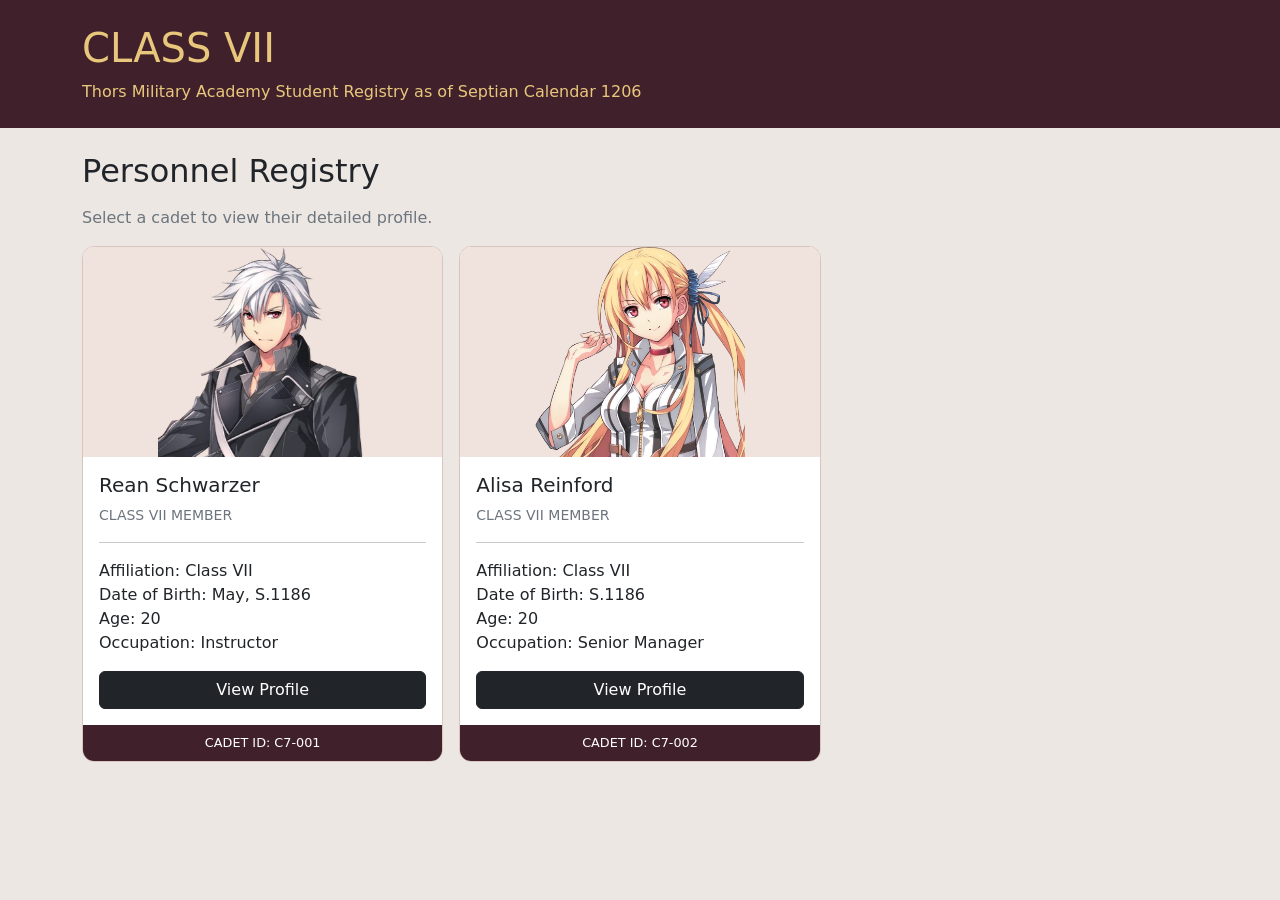
==== A2/index.html @ f6bba9d2 "Implemented initial website structure" ====
<!DOCTYPE html>
<html lang="en">

<head>
  <meta charset="UTF-8">
  <meta name="viewport" content="width=device-width, initial-scale=1">
  <title>Class VII Character Registry</title>
  <link href="https://cdn.jsdelivr.net/npm/bootstrap@5.3.3/dist/css/bootstrap.min.css" rel="stylesheet">
  <style>
    body {
      background-color: #ede7e4;
    }

    .header {
      background-color: #40202b;
      color: #e8c77c;
    }

    .character-card {
      border: 1px solid #d8c5be;
      border-radius: 12px;
      overflow: hidden;
    }

    .portrait {
      height: 210px;
      object-fit: contain;
      background-color: #f0e3dd;
    }

    .student-id {
      background-color: #40202b;
      color: white;
      font-size: 0.8rem;
    }

    .modal-header {
      background-color: #40202b;
      color: #e8c77c;
    }

    .profile-portrait {
      width: 100%;
      max-height: 350px;
      object-fit: contain;
      background-color: #f0e3dd;
      border-radius: 8px;
    }

    .profile-label {
      color: #87616a;
      font-size: 0.8rem;
      text-transform: uppercase;
    }
  </style>
</head>

<body>
  <!-- Header -->
  <header class="header p-4 mb-4">
    <div class="container">
      <h1>CLASS VII</h1>
      <p class="mb-0">
        Thors Military Academy Student Registry as of Septian Calendar 1206
      </p>
    </div>
  </header>

  <!-- Character Cards -->
  <main class="container pb-5">
    <h2 class="mb-3">Personnel Registry</h2>

    <p class="text-secondary">
      Select a cadet to view their detailed profile.
    </p>

    <div class="row g-3" id="characterList"></div>
  </main>

  <!-- Modal Section/Detailed Profile View -->
  <div class="modal fade" id="characterModal" tabindex="-1" aria-labelledby="profileName" aria-hidden="true">

    <div class="modal-dialog modal-lg modal-dialog-centered modal-dialog-scrollable">
      <div class="modal-content">
        <div class="modal-header">
          <div>
            <h5 class="modal-title" id="profileName">
              Character Name
            </h5>
            <small>THORS MILITARY ACADEMY · CLASS VII</small>
          </div>

          <button type="button" class="btn-close btn-close-white" data-bs-dismiss="modal" aria-label="Close"></button>
        </div>

        <div class="modal-body">
          <div class="row g-4">

            <!-- Character Portrait -->
            <div class="col-12 col-md-5">
              <img id="profileImage" class="profile-portrait" src="" alt="">

              <div class="student-id text-center p-2 mt-2">
                CADET ID: <span id="profileID"></span>
              </div>
            </div>

            <!-- Character Information -->
            <div class="col-md-7">
              <div class="mb-3">
                <div class="profile-label mb-1">Biography</div>
                <p id="profileBio" class="mb-2"></p>
              </div>

              <hr>

              <div class="row g-3">

                <div class="col-6">
                  <div class="profile-label mb-1">Age</div>
                  <div id="profileAge"></div>
                </div>

                <div class="col-6">
                  <div class="profile-label mb-1">Date of Birth</div>
                  <div id="profileDOB"></div>
                </div>

                <div class="col-6">
                  <div class="profile-label mb-1">Weapon</div>
                  <div id="profileWeapon">Sword</div>
                </div>

                <div class="col-6">
                  <div class="profile-label mb-1">Combat Role</div>
                  <div id="profileRole">Physical Attacker</div>
                </div>

                <div class="col-6">
                  <div class="profile-label mb-1">Affiliation</div>
                  <div id="profileAffiliation">Class VII</div>
                </div>

                <div class="col-6">
                  <div class="profile-label mb-1">Occupation</div>
                  <div id="profileOccupation"></div>
                </div>

                <div class="col-6">
                  <div class="profile-label mb-1">Status</div>
                  <div id="profileStatus"></div>
                </div>

              </div>
            </div>
          </div>
        </div>

        <div class="modal-footer">
          <button type="button" class="btn btn-dark" data-bs-dismiss="modal">
            Close Profile
          </button>
        </div>
      </div>
    </div>
  </div>

  <script src="https://cdn.jsdelivr.net/npm/bootstrap@5.3.3/dist/js/bootstrap.bundle.min.js"></script>
  <script src="js/script.js"></script>
</body>

</html>
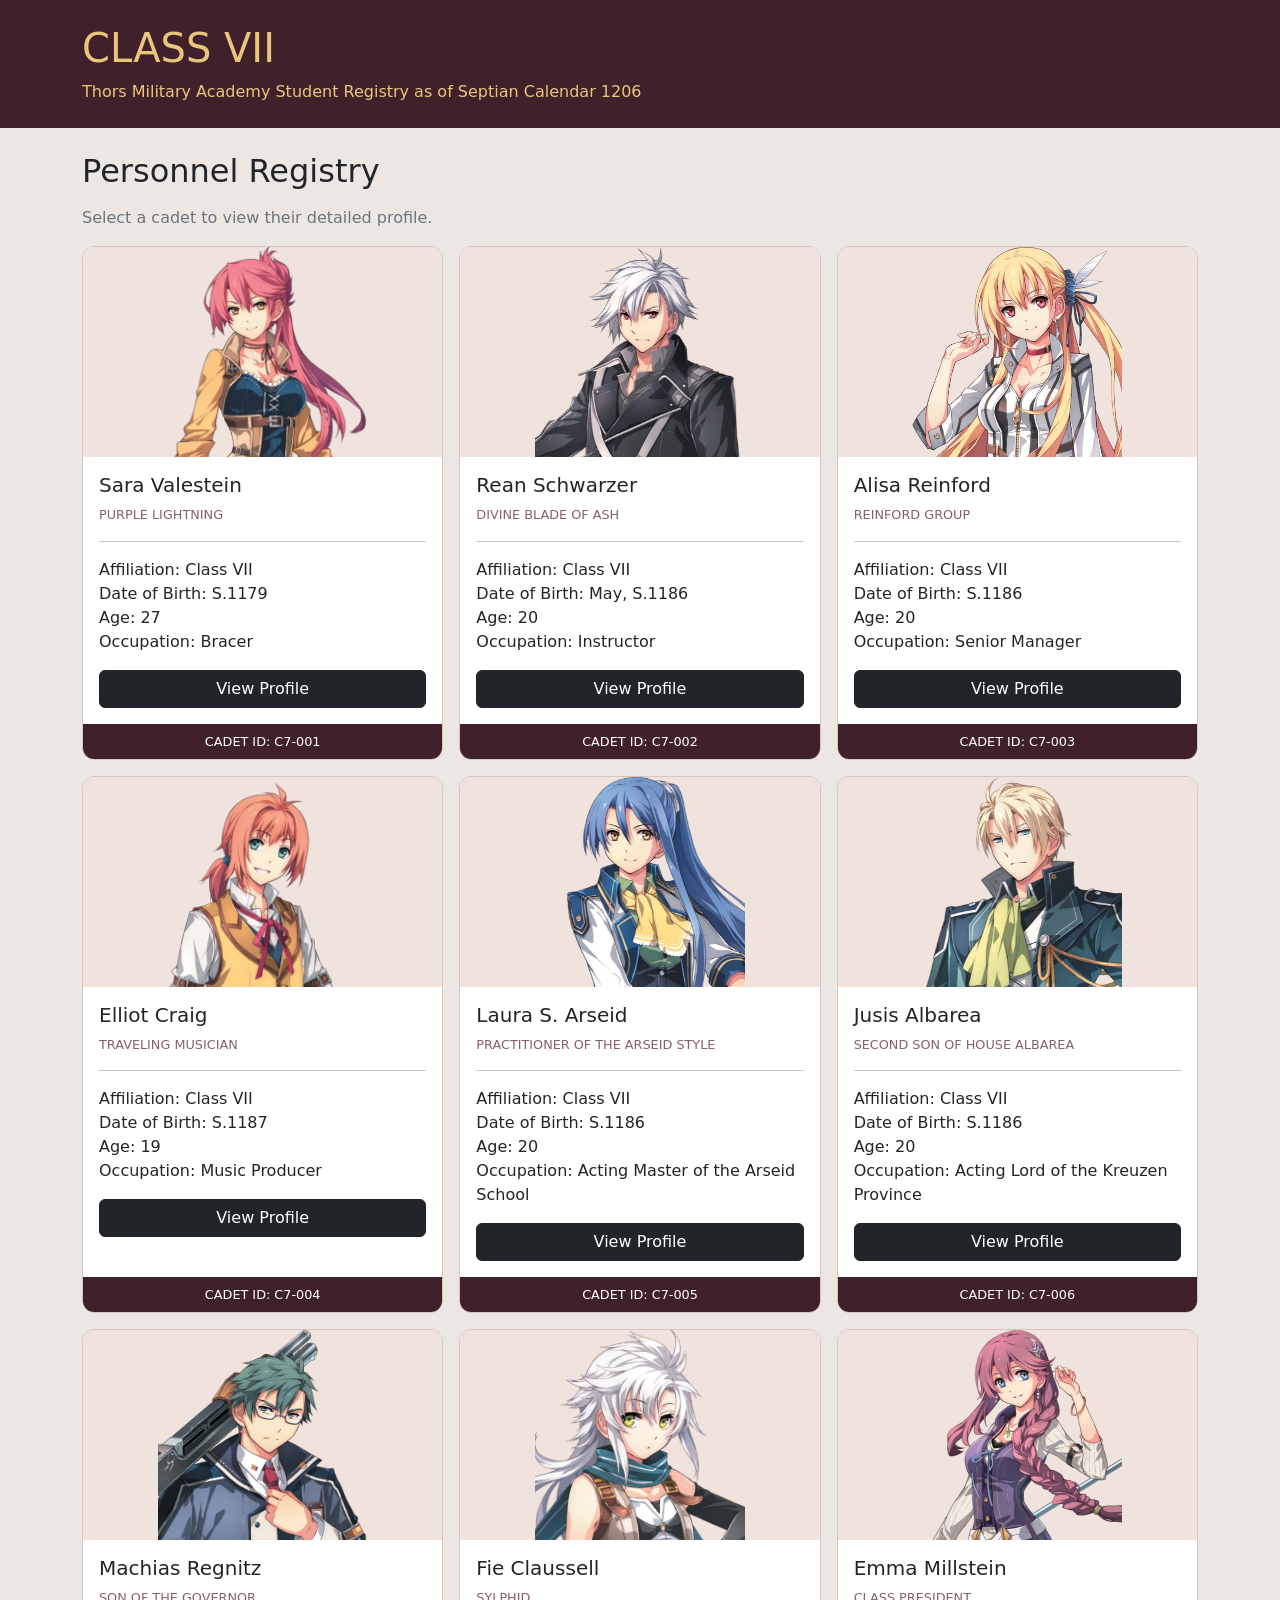
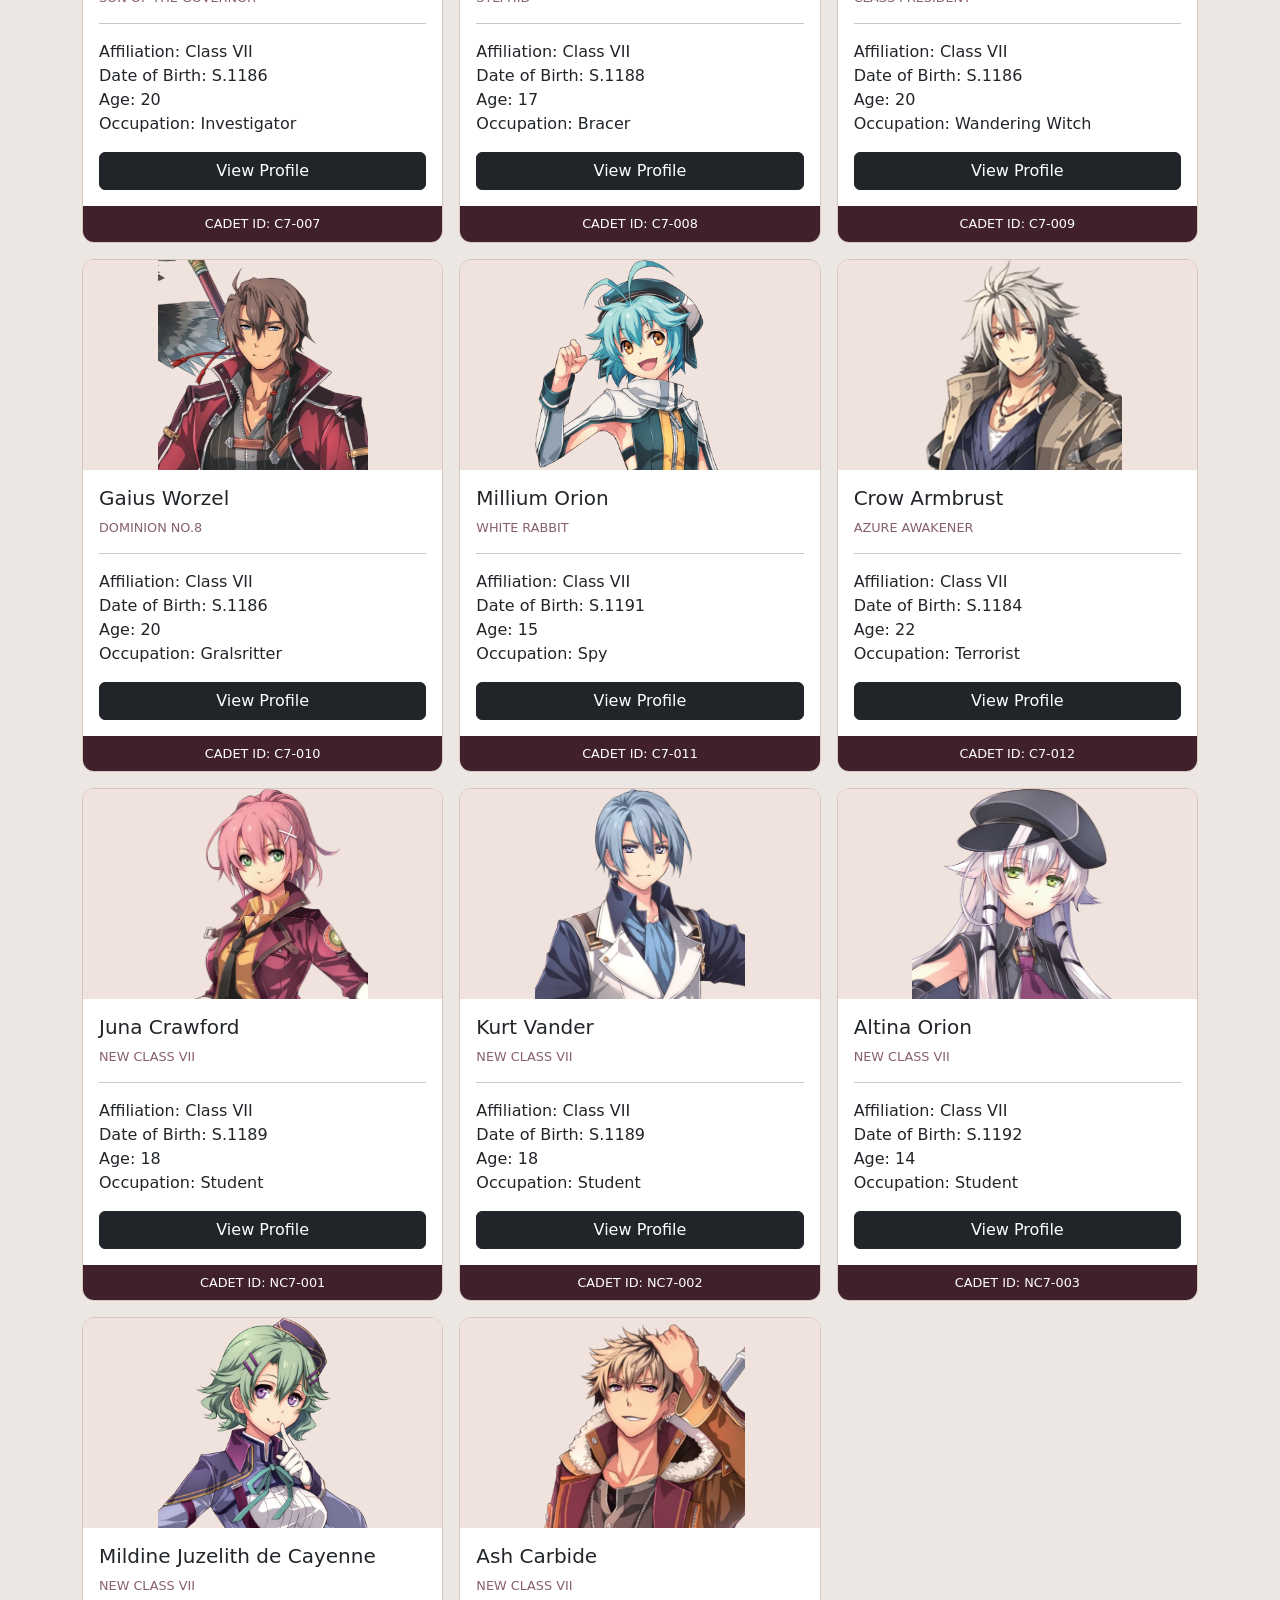
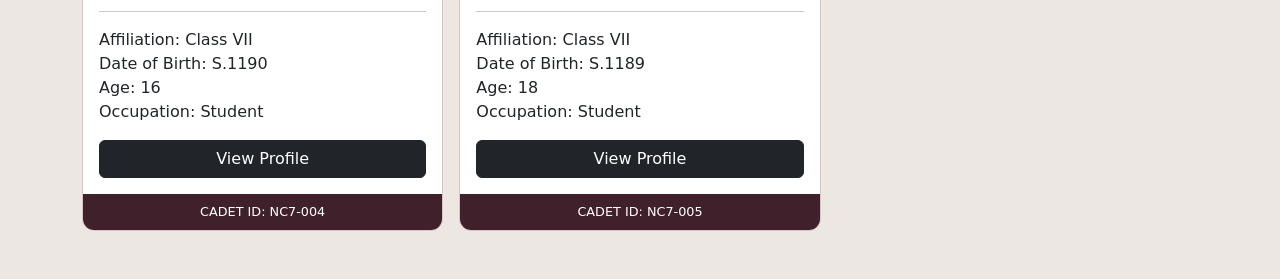
==== commit ff59d46d: "Implemented full JSON data" ====
--- a/A2/index.html
+++ b/A2/index.html
@@ -137,7 +137,7 @@
                 </div>
 
                 <div class="col-6">
-                  <div class="profile-label mb-1">Affiliation</div>
+                  <div class="profile-label mb-1">Other Affiliations</div>
                   <div id="profileAffiliation">Class VII</div>
                 </div>
 
